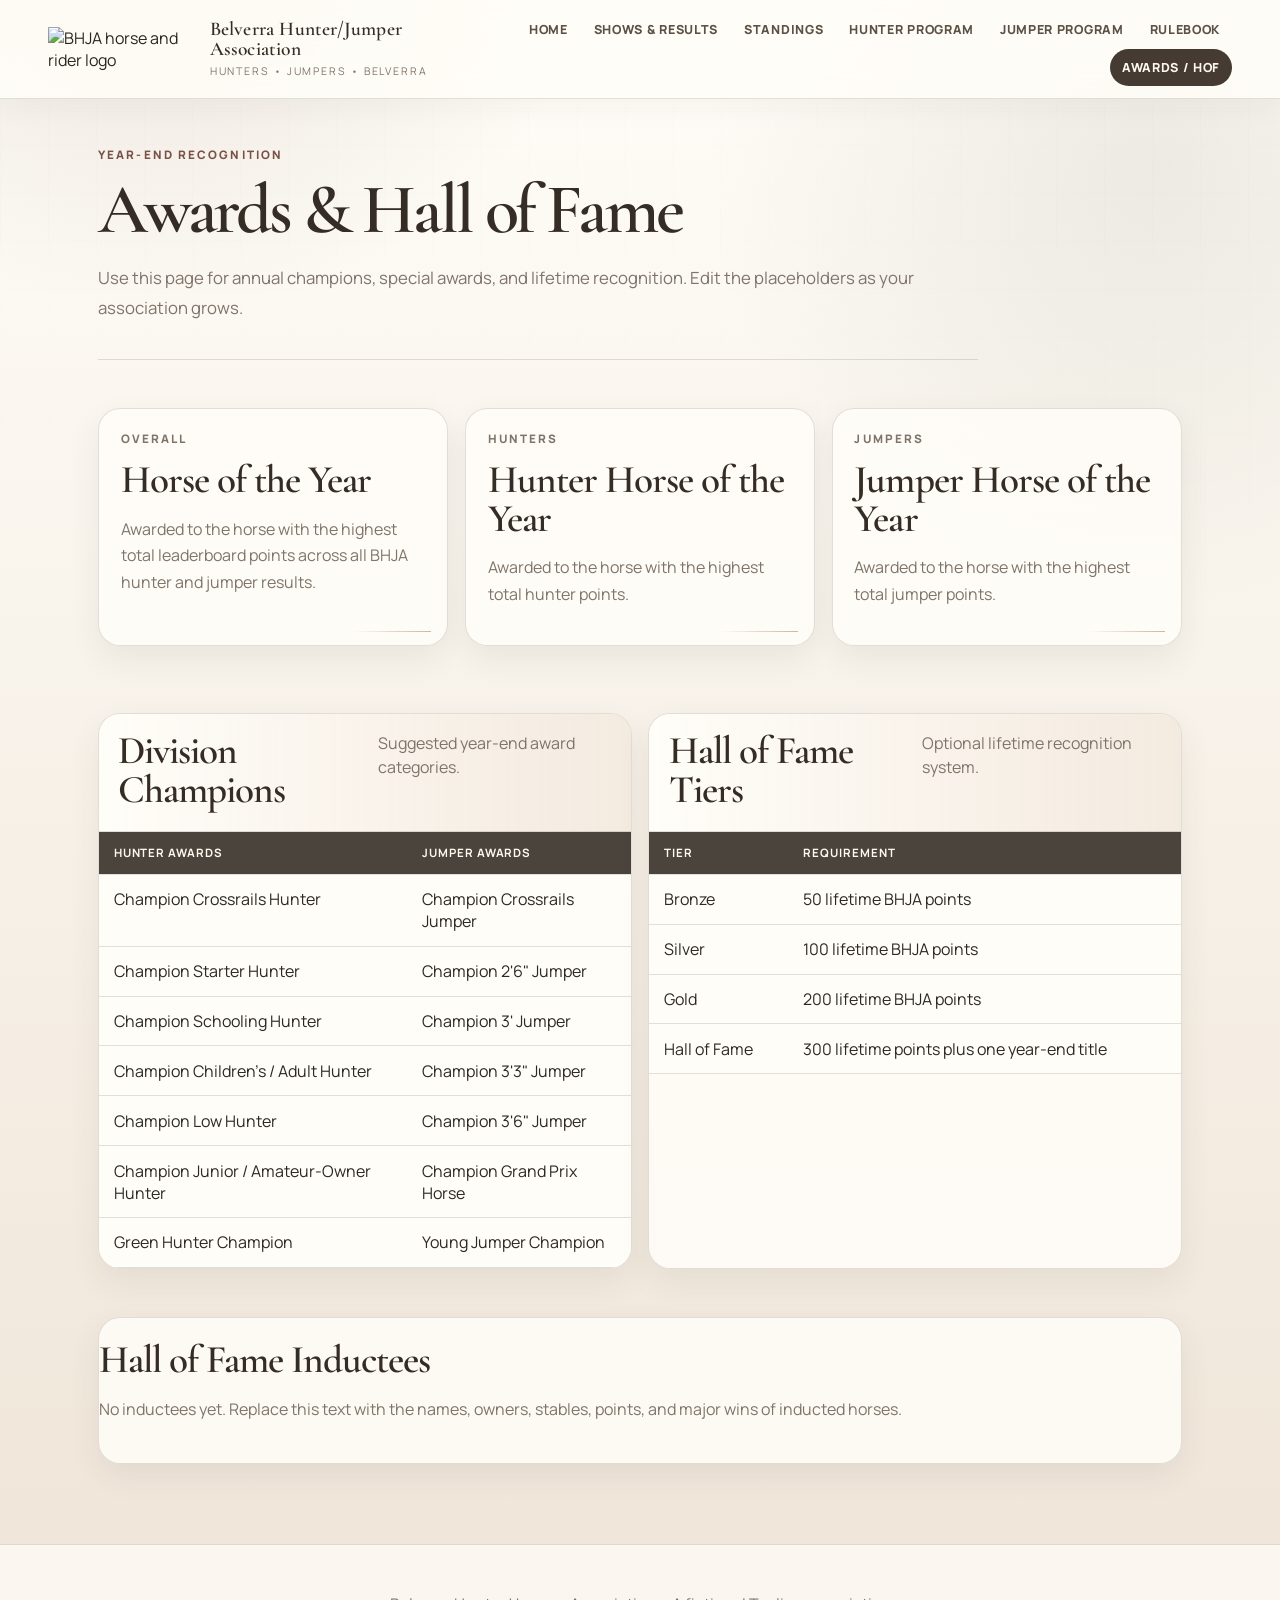
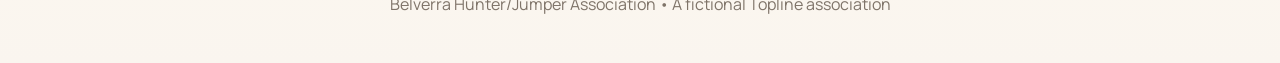
==== awards.html @ 945f9cd8 "Add files via upload" ====
<!doctype html>
<html lang="en">
<head>
  <meta charset="utf-8" />
  <meta name="viewport" content="width=device-width, initial-scale=1" />
  <title>Awards / Hall of Fame | BHJA</title>
  <link rel="stylesheet" href="style.css" />
</head>
<body>
  <header class="site-header">
    <a class="brand" href="index.html" aria-label="Belverra Hunter/Jumper Association home">
      <img class="brand-logo" src="assets/bhja-logo-transparent.png" alt="BHJA horse and rider logo" />
      <span class="brand-text">
        <strong>Belverra Hunter/Jumper Association</strong>
        <em>Hunters • Jumpers • Belverra</em>
      </span>
    </a>
    <button class="menu-toggle" data-menu-toggle aria-label="Open navigation">☰</button>
    <nav class="site-nav" data-nav>
      <a href="index.html">Home</a>
      <a href="shows.html">Shows & Results</a>
      <a href="standings.html">Standings</a>
      <a href="hunters.html">Hunter Program</a>
      <a href="jumpers.html">Jumper Program</a>
      <a href="rulebook.html">Rulebook</a>
      <a href="awards.html" class="active">Awards / HOF</a>
    </nav>
  </header>

  <main class="page-main">
    <section class="page-title">
      <p class="eyebrow">Year-end recognition</p>
      <h1>Awards & Hall of Fame</h1>
      <p>Use this page for annual champions, special awards, and lifetime recognition. Edit the placeholders as your association grows.</p>
    </section>

    <section class="section-wrap grid three">
      <article class="card"><p class="card-kicker">Overall</p><h2>Horse of the Year</h2><p>Awarded to the horse with the highest total leaderboard points across all BHJA hunter and jumper results.</p></article>
      <article class="card"><p class="card-kicker">Hunters</p><h2>Hunter Horse of the Year</h2><p>Awarded to the horse with the highest total hunter points.</p></article>
      <article class="card"><p class="card-kicker">Jumpers</p><h2>Jumper Horse of the Year</h2><p>Awarded to the horse with the highest total jumper points.</p></article>
    </section>

    <section class="section-wrap grid two">
      <div class="table-card"><div class="table-card-header"><h2>Division Champions</h2><p>Suggested year-end award categories.</p></div><div class="table-scroll"><table class="data-table"><thead><tr><th>Hunter Awards</th><th>Jumper Awards</th></tr></thead><tbody><tr><td>Champion Crossrails Hunter</td><td>Champion Crossrails Jumper</td></tr><tr><td>Champion Starter Hunter</td><td>Champion 2'6" Jumper</td></tr><tr><td>Champion Schooling Hunter</td><td>Champion 3' Jumper</td></tr><tr><td>Champion Children’s / Adult Hunter</td><td>Champion 3'3" Jumper</td></tr><tr><td>Champion Low Hunter</td><td>Champion 3'6" Jumper</td></tr><tr><td>Champion Junior / Amateur-Owner Hunter</td><td>Champion Grand Prix Horse</td></tr><tr><td>Green Hunter Champion</td><td>Young Jumper Champion</td></tr></tbody></table></div></div>
      <div class="table-card"><div class="table-card-header"><h2>Hall of Fame Tiers</h2><p>Optional lifetime recognition system.</p></div><div class="table-scroll"><table class="data-table"><thead><tr><th>Tier</th><th>Requirement</th></tr></thead><tbody><tr><td>Bronze</td><td>50 lifetime BHJA points</td></tr><tr><td>Silver</td><td>100 lifetime BHJA points</td></tr><tr><td>Gold</td><td>200 lifetime BHJA points</td></tr><tr><td>Hall of Fame</td><td>300 lifetime points plus one year-end title</td></tr></tbody></table></div></div>
    </section>

    <section class="section-wrap prose-card">
      <h2>Hall of Fame Inductees</h2>
      <p>No inductees yet. Replace this text with the names, owners, stables, points, and major wins of inducted horses.</p>
    </section>
  </main>

  <footer class="site-footer"><p>Belverra Hunter/Jumper Association • A fictional Topline association</p></footer>
  <script src="script.js"></script>
</body>
</html>
---- style.css ----
@import url('https://fonts.googleapis.com/css2?family=Cormorant+Garamond:wght@400;500;600;700&family=Manrope:wght@400;500;600;700;800&display=swap');

:root {
  --ink: #2c2924;
  --ink-soft: #4b443c;
  --muted: #7f7469;
  --paper: #fffdf8;
  --ivory: #f7f1e8;
  --linen: #efe4d7;
  --sand: #dfcfbf;
  --taupe: #8e7f70;
  --mushroom: #b7a899;
  --brown: #5d5146;
  --espresso: #352c25;
  --olive: #6e745e;
  --olive-dark: #4c543f;
  --clay: #a67958;
  --rosewood: #7a5147;
  --line: rgba(83, 72, 61, 0.17);
  --line-strong: rgba(83, 72, 61, 0.29);
  --shadow-soft: 0 22px 55px rgba(55, 47, 39, 0.10);
  --shadow-card: 0 12px 32px rgba(55, 47, 39, 0.075);
  --radius: 22px;
  --radius-sm: 14px;
  --serif: "Cormorant Garamond", Georgia, "Times New Roman", serif;
  --sans: "Manrope", ui-sans-serif, system-ui, -apple-system, BlinkMacSystemFont, "Segoe UI", sans-serif;
}

* { box-sizing: border-box; }
html { scroll-behavior: smooth; }
body {
  margin: 0;
  font-family: var(--sans);
  color: var(--ink);
  background:
    radial-gradient(circle at 12% -10%, rgba(183, 168, 153, .34), transparent 30rem),
    radial-gradient(circle at 90% 10%, rgba(110, 116, 94, .12), transparent 28rem),
    linear-gradient(180deg, #fffdf8 0%, #f7f1e8 48%, #efe4d7 100%);
  min-height: 100vh;
}

body::before {
  content: "";
  position: fixed;
  inset: 0;
  pointer-events: none;
  background-image:
    linear-gradient(rgba(83, 72, 61, .025) 1px, transparent 1px),
    linear-gradient(90deg, rgba(83, 72, 61, .018) 1px, transparent 1px);
  background-size: 48px 48px;
  mask-image: linear-gradient(180deg, rgba(0,0,0,.5), transparent 70%);
}

a { color: inherit; }
code, pre { font-family: "SFMono-Regular", Consolas, "Liberation Mono", monospace; }
code {
  background: rgba(110, 116, 94, 0.12);
  color: var(--espresso);
  padding: 0.1rem 0.35rem;
  border-radius: 0.35rem;
}
pre {
  overflow: auto;
  background: #3a332c;
  color: #fff8ed;
  padding: 1rem;
  border-radius: 16px;
  border: 1px solid rgba(255,255,255,.1);
}

.site-header {
  position: sticky;
  top: 0;
  z-index: 50;
  display: flex;
  align-items: center;
  justify-content: space-between;
  gap: 1rem;
  padding: .7rem clamp(1rem, 4vw, 3rem);
  background: rgba(255, 253, 248, 0.88);
  backdrop-filter: blur(18px);
  border-bottom: 1px solid var(--line);
  box-shadow: 0 8px 28px rgba(55,47,39,.045);
}

.brand {
  display: flex;
  align-items: center;
  gap: .85rem;
  min-width: 275px;
  text-decoration: none;
}
.brand-logo {
  width: clamp(112px, 13vw, 178px);
  height: auto;
  display: block;
  filter: saturate(.9) contrast(1.03);
}
.brand strong {
  display: block;
  font-family: var(--serif);
  color: var(--espresso);
  line-height: 1.02;
  font-size: clamp(1.05rem, 2vw, 1.22rem);
  font-weight: 600;
  letter-spacing: .01em;
}
.brand em {
  display: block;
  margin-top: .23rem;
  font-style: normal;
  color: var(--muted);
  font-size: .66rem;
  letter-spacing: .18em;
  text-transform: uppercase;
}
.site-nav {
  display: flex;
  align-items: center;
  gap: .15rem;
  flex-wrap: wrap;
  justify-content: flex-end;
}
.site-nav a {
  text-decoration: none;
  color: var(--brown);
  font-weight: 800;
  font-size: .78rem;
  letter-spacing: .055em;
  text-transform: uppercase;
  padding: .62rem .74rem;
  border-radius: 999px;
  transition: background .2s ease, color .2s ease, transform .2s ease;
}
.site-nav a:hover,
.site-nav a.active {
  background: #453b32;
  color: #fff8ed;
  transform: translateY(-1px);
}
.menu-toggle {
  display: none;
  border: 1px solid var(--line-strong);
  border-radius: 999px;
  padding: .55rem .82rem;
  background: var(--paper);
  color: var(--espresso);
  font-size: 1.05rem;
  cursor: pointer;
}

.hero {
  max-width: 1240px;
  margin: 0 auto;
  min-height: 70vh;
  display: grid;
  grid-template-columns: minmax(0, 1.05fr) minmax(330px, .95fr);
  gap: clamp(1.6rem, 4vw, 4.8rem);
  align-items: center;
  padding: clamp(3.4rem, 7vw, 7.4rem) clamp(1rem, 4vw, 3rem) clamp(2.5rem, 6vw, 5rem);
}
.hero-copy { position: relative; }
.hero-copy::before {
  content: "";
  display: block;
  width: 86px;
  height: 1px;
  margin-bottom: 1.1rem;
  background: linear-gradient(90deg, var(--clay), transparent);
}
.eyebrow, .card-kicker {
  margin: 0 0 .75rem;
  color: var(--rosewood);
  text-transform: uppercase;
  font-weight: 900;
  letter-spacing: .18em;
  font-size: .73rem;
}
h1, h2, h3 {
  font-family: var(--serif);
  color: var(--espresso);
  line-height: .98;
  font-weight: 600;
}
h1 {
  font-size: clamp(3rem, 7vw, 6.1rem);
  margin: 0 0 1.15rem;
  letter-spacing: -.045em;
}
h2 {
  font-size: clamp(1.65rem, 3.2vw, 2.45rem);
  margin: 0 0 .72rem;
  letter-spacing: -.025em;
}
h3 { font-size: 1.48rem; margin: 0 0 .65rem; }
.hero-text {
  max-width: 730px;
  color: var(--ink-soft);
  font-size: clamp(1rem, 2vw, 1.16rem);
  line-height: 1.85;
}
.hero-actions { display: flex; gap: .8rem; flex-wrap: wrap; margin-top: 1.6rem; }
.button {
  display: inline-flex;
  align-items: center;
  justify-content: center;
  border-radius: 999px;
  padding: .86rem 1.2rem;
  font-weight: 900;
  font-size: .83rem;
  letter-spacing: .09em;
  text-transform: uppercase;
  text-decoration: none;
  cursor: pointer;
  transition: transform .18s ease, box-shadow .18s ease, background .18s ease;
}
.button.primary {
  background: #453b32;
  color: #fff8ed;
  border: 1px solid #453b32;
  box-shadow: 0 14px 30px rgba(69,59,50,.18);
}
.button.secondary {
  background: rgba(255,253,248,.62);
  color: var(--espresso);
  border: 1px solid var(--line-strong);
}
.button:hover { transform: translateY(-2px); box-shadow: 0 14px 32px rgba(55,47,39,.14); }

.hero-card {
  position: relative;
  overflow: hidden;
  padding: clamp(1.2rem, 3vw, 2rem);
  border-radius: 34px;
  background:
    linear-gradient(180deg, rgba(255,253,248,.96), rgba(247,241,232,.92)),
    radial-gradient(circle at 90% 20%, rgba(166, 121, 88, .2), transparent 20rem);
  color: var(--ink);
  min-height: 420px;
  box-shadow: var(--shadow-soft);
  border: 1px solid rgba(83, 72, 61, .16);
}
.hero-card::before {
  content: "";
  position: absolute;
  inset: .85rem;
  border: 1px solid rgba(83, 72, 61, .13);
  border-radius: 26px;
  pointer-events: none;
}
.hero-logo {
  position: relative;
  z-index: 2;
  width: 100%;
  max-width: 620px;
  display: block;
  margin: .4rem auto 1.35rem;
  border-radius: 24px;
  background: #fff;
  box-shadow: 0 16px 36px rgba(55,47,39,.08);
}
.logo-card-copy {
  position: relative;
  z-index: 2;
  max-width: 560px;
  margin: 0 auto;
  text-align: center;
  color: var(--muted);
  line-height: 1.7;
}
.season-stats {
  position: relative;
  z-index: 2;
  display: grid;
  grid-template-columns: repeat(3, 1fr);
  gap: .75rem;
  margin: 1.4rem auto 0;
  max-width: 560px;
}
.season-stats div {
  padding: .85rem .7rem;
  border: 1px solid var(--line);
  border-radius: 18px;
  background: rgba(255,253,248,.78);
  text-align: center;
}
.season-stats dt {
  color: var(--muted);
  font-size: .68rem;
  text-transform: uppercase;
  letter-spacing: .12em;
  font-weight: 900;
}
.season-stats dd {
  margin: .25rem 0 0;
  color: var(--espresso);
  font-family: var(--serif);
  font-size: 1.85rem;
  line-height: 1;
  font-weight: 700;
}

.page-main {
  max-width: 1180px;
  margin: 0 auto;
  padding: 3rem clamp(1rem, 4vw, 3rem) 5rem;
}
.page-title {
  max-width: 880px;
  margin-bottom: 1.8rem;
  padding-bottom: 1.2rem;
  border-bottom: 1px solid var(--line);
}
.page-title h1 { font-size: clamp(2.8rem, 5.5vw, 5rem); }
.page-title p:not(.eyebrow) { color: var(--muted); line-height: 1.78; font-size: 1.05rem; }
.section-wrap { max-width: 1180px; margin: 0 auto; padding: 1.2rem clamp(1rem, 4vw, 3rem) 3rem; }
.page-main .section-wrap { padding-left: 0; padding-right: 0; }
.grid { display: grid; gap: 1.05rem; }
.grid.three { grid-template-columns: repeat(3, minmax(0, 1fr)); }
.grid.two { grid-template-columns: repeat(2, minmax(0, 1fr)); }
.split { display: grid; grid-template-columns: minmax(0, 1fr) minmax(280px, 420px); gap: 1.25rem; align-items: start; }
.card, .table-card, .prose-card, .callout, .stat-card, .toolbar {
  background: rgba(255, 253, 248, 0.86);
  border: 1px solid var(--line);
  border-radius: var(--radius);
  box-shadow: var(--shadow-card);
}
.card {
  position: relative;
  overflow: hidden;
  padding: 1.35rem;
}
.card::after {
  content: "";
  position: absolute;
  right: 1rem;
  bottom: .8rem;
  width: 78px;
  height: 1px;
  background: linear-gradient(90deg, transparent, rgba(166,121,88,.55));
}
.card p { color: var(--muted); line-height: 1.65; }
.card a { color: var(--olive-dark); font-weight: 900; text-decoration: none; }
.card a:hover { text-decoration: underline; }
.callout { padding: 1.35rem; border-color: rgba(166, 121, 88, 0.34); }
.soft { background: rgba(255, 253, 248, 0.65); }
.rule-grid { display: grid; grid-template-columns: repeat(3, minmax(0, 1fr)); gap: 1rem; }
.prose-card { padding: 1.45rem; }
.prose-card p, .prose-card li { color: var(--muted); line-height: 1.75; }
.styled-list { margin: .5rem 0 0; padding-left: 1.1rem; color: var(--muted); line-height: 1.8; }

.toolbar {
  display: flex;
  align-items: end;
  gap: .85rem;
  flex-wrap: wrap;
  padding: 1rem;
  margin-bottom: 1.2rem;
}
label { display: grid; gap: .35rem; color: var(--espresso); font-weight: 900; font-size: .84rem; }
select {
  appearance: none;
  border: 1px solid var(--line-strong);
  border-radius: 14px;
  background: var(--paper);
  color: var(--ink);
  padding: .78rem 2.2rem .78rem .85rem;
  min-width: 180px;
  font: inherit;
}
.inline-filter { display: flex; align-items: center; gap: .65rem; }

.summary-grid {
  display: grid;
  grid-template-columns: repeat(4, minmax(0, 1fr));
  gap: 1rem;
  margin: 1.4rem 0;
}
.stat-card { padding: 1.12rem; }
.stat-card span { display: block; color: var(--muted); font-weight: 900; font-size: .78rem; text-transform: uppercase; letter-spacing: .12em; }
.stat-card strong { display: block; margin-top: .35rem; font-family: var(--serif); font-size: 2.35rem; color: var(--espresso); }

.standings-shell { display: grid; gap: 1rem; }
.tabs { display: flex; gap: .5rem; flex-wrap: wrap; }
.tab {
  border: 1px solid var(--line-strong);
  border-radius: 999px;
  background: rgba(255,253,248,.76);
  color: var(--brown);
  padding: .74rem .98rem;
  font-weight: 900;
  font-size: .8rem;
  letter-spacing: .05em;
  text-transform: uppercase;
  cursor: pointer;
}
.tab.active, .tab:hover { background: var(--olive-dark); color: #fff8ed; }
.panel { display: none; }
.panel.active { display: block; }

.table-card { overflow: hidden; }
.table-card-header {
  display: flex;
  justify-content: space-between;
  gap: 1rem;
  align-items: start;
  padding: 1.15rem 1.2rem;
  background: linear-gradient(90deg, rgba(255,253,248,.9), rgba(239,228,215,.72));
  border-bottom: 1px solid var(--line);
}
.table-card-header h2 { margin-bottom: .22rem; }
.table-card-header p { margin: 0; color: var(--muted); line-height: 1.48; }
.table-scroll { overflow: auto; max-width: 100%; }
.data-table, .mini-table {
  width: 100%;
  border-collapse: collapse;
  background: var(--paper);
}
.data-table th, .data-table td, .mini-table th, .mini-table td {
  border-bottom: 1px solid var(--line);
  padding: .84rem .92rem;
  text-align: left;
  vertical-align: top;
}
.data-table th {
  background: #4b443c;
  color: #fff8ed;
  font-size: .72rem;
  text-transform: uppercase;
  letter-spacing: .08em;
  white-space: nowrap;
}
.data-table td { color: var(--ink); }
.data-table tbody tr:hover { background: rgba(166, 121, 88, 0.08); }
.data-table .rank { font-weight: 950; color: var(--clay); }
.data-table .muted { color: var(--muted); font-size: .9rem; }
.data-table .badge {
  display: inline-flex;
  align-items: center;
  border-radius: 999px;
  padding: .25rem .58rem;
  background: rgba(110, 116, 94, 0.13);
  color: var(--olive-dark);
  font-size: .76rem;
  font-weight: 900;
}
.mini-table th { color: var(--espresso); width: 42%; }
.program-table th:nth-child(1), .program-table td:nth-child(1) { min-width: 230px; }
.program-table th:nth-child(5), .program-table td:nth-child(5) { min-width: 230px; }

.site-footer {
  padding: 2rem clamp(1rem, 4vw, 3rem);
  border-top: 1px solid var(--line);
  text-align: center;
  color: var(--muted);
  background: rgba(255, 253, 248, 0.72);
}
.empty-state { padding: 1.25rem; color: var(--muted); }

@media (max-width: 1060px) {
  .brand { min-width: 215px; }
  .brand-logo { width: 120px; }
  .brand em { display: none; }
  .site-nav a { font-size: .72rem; padding: .58rem .62rem; }
}

@media (max-width: 920px) {
  .menu-toggle { display: inline-flex; }
  .site-header { align-items: center; }
  .site-nav {
    display: none;
    width: 100%;
    flex-direction: column;
    align-items: stretch;
    position: absolute;
    top: 100%;
    left: 0;
    right: 0;
    padding: .75rem 1rem 1rem;
    background: rgba(255, 253, 248, 0.98);
    border-bottom: 1px solid var(--line);
    box-shadow: 0 18px 35px rgba(55,47,39,.08);
  }
  .site-nav.open { display: flex; }
  .site-nav a { border-radius: 14px; }
  .hero, .split { grid-template-columns: 1fr; }
  .hero { min-height: unset; }
  .grid.three, .grid.two, .rule-grid, .summary-grid { grid-template-columns: 1fr; }
  .table-card-header, .responsive-header { flex-direction: column; }
}

@media (max-width: 620px) {
  .site-header { padding: .68rem .85rem; }
  .brand { min-width: 0; gap: .5rem; }
  .brand-logo { width: 96px; }
  .brand strong { font-size: .95rem; }
  .hero { padding-top: 2.5rem; }
  .hero-card { min-height: unset; border-radius: 24px; }
  .season-stats { grid-template-columns: 1fr; }
  .toolbar label, select { width: 100%; min-width: 0; }
  .button { width: 100%; }
  .tabs { overflow-x: auto; flex-wrap: nowrap; padding-bottom: .25rem; }
  .tab { white-space: nowrap; }
}
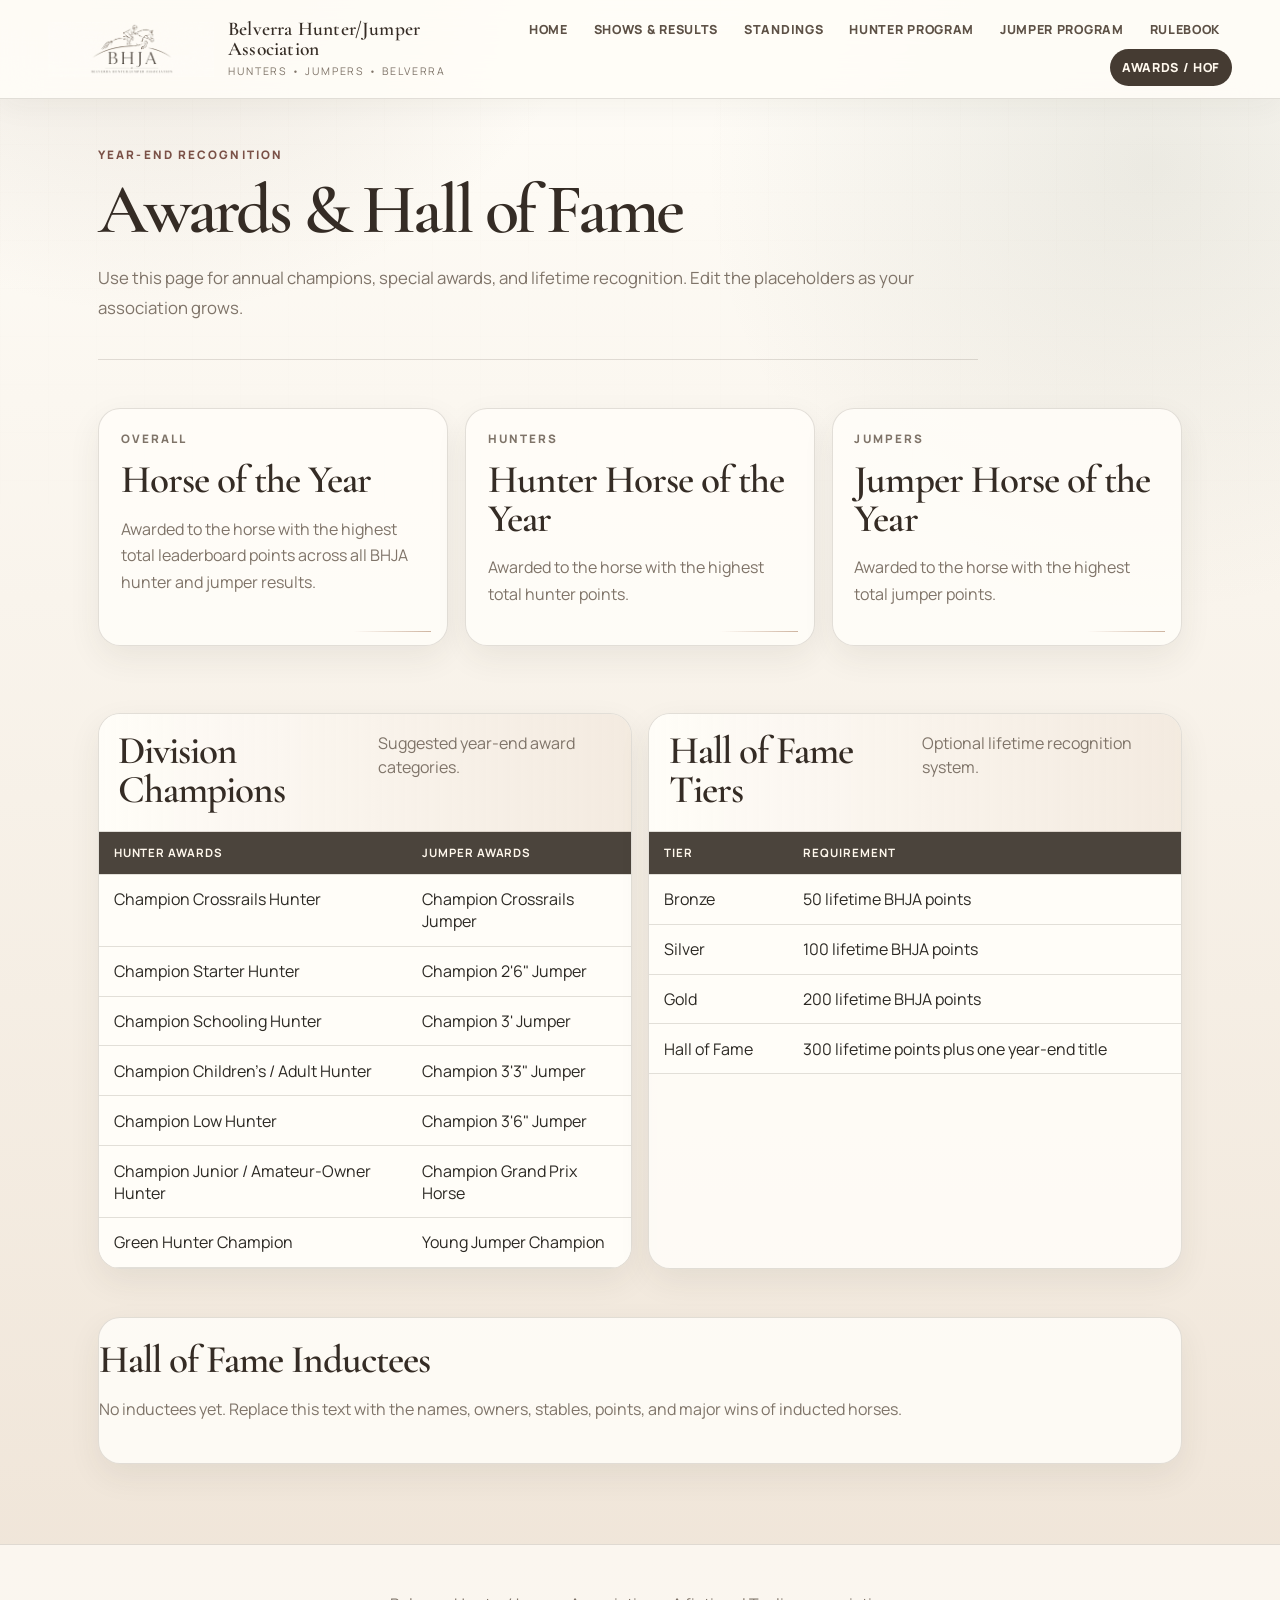
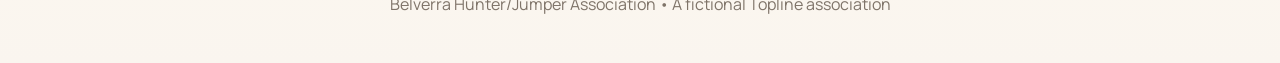
==== commit 522ff1e9: "Update logo image source in awards.html" ====
--- a/awards.html
+++ b/awards.html
@@ -9,7 +9,7 @@
 <body>
   <header class="site-header">
     <a class="brand" href="index.html" aria-label="Belverra Hunter/Jumper Association home">
-      <img class="brand-logo" src="assets/bhja-logo-transparent.png" alt="BHJA horse and rider logo" />
+      <img class="brand-logo" src="bhja-logo-transparent.png" alt="BHJA horse and rider logo" />
       <span class="brand-text">
         <strong>Belverra Hunter/Jumper Association</strong>
         <em>Hunters • Jumpers • Belverra</em>
